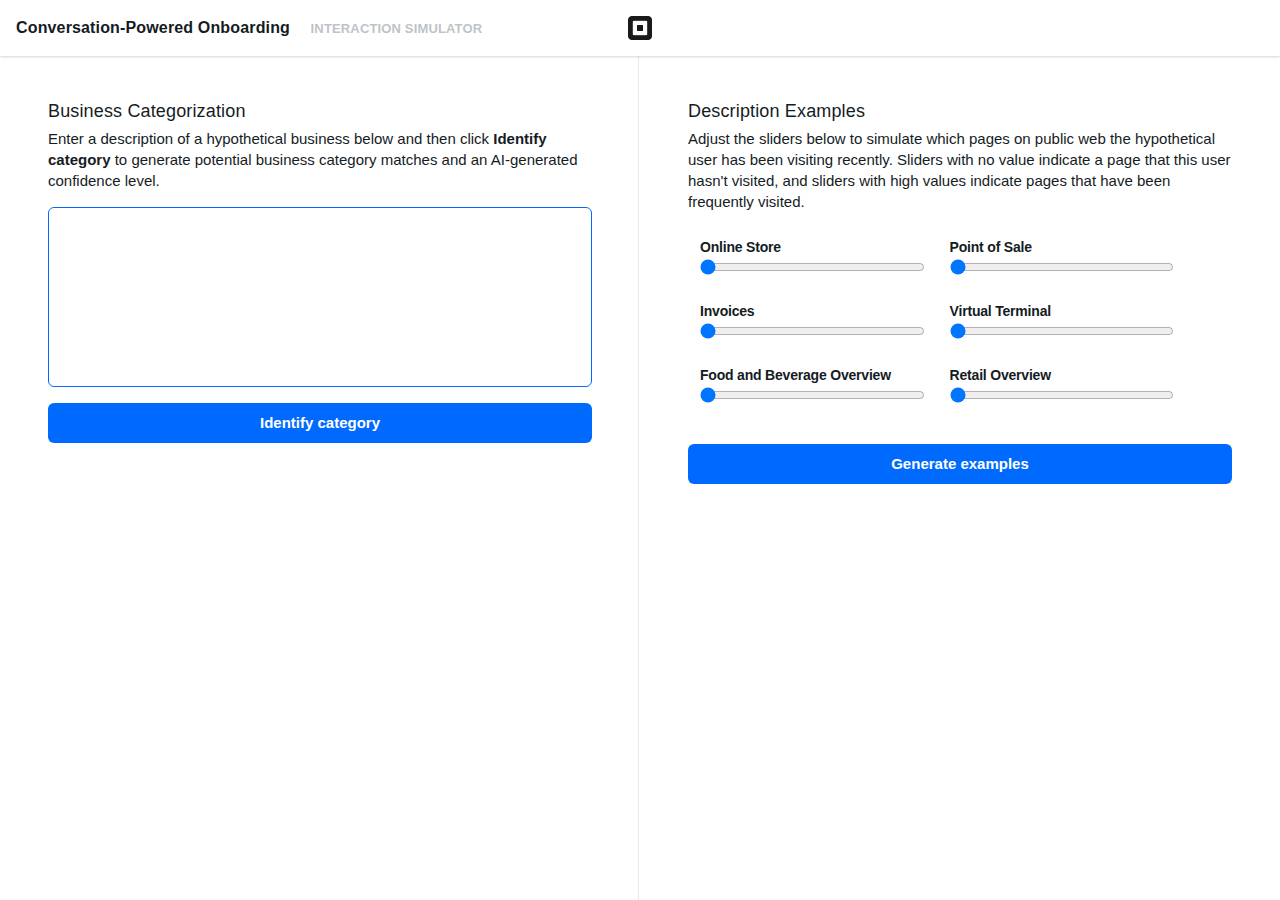
==== eon/index.html @ 124e0ff2 "eon ai" ====
<html>
<head>
    <meta http-equiv="Content-Type" content="text/html; charset=utf-8" />
    <meta name="description" content="EON AI Tools" />
    <meta name="author" content="Mike Rundle" />
    <meta name="viewport" content="width=device-width, initial-scale=1.0">

    <link rel="stylesheet" type="text/css" href="css/ai.css" />
    <script type="text/javascript">



    </script>
    <script src="common.js"></script>
    <script src="ai.js"></script>
</head>
<body>
    <header>
        <h1>Conversation-Powered Onboarding <span>Interaction Simulator</span></h1>
    </header>
    <section class="mcc">
        <h2>
            Business Categorization
        </h2>
        <p class="explanation">
            Enter a description of a hypothetical business below and then click <strong>Identify category</strong>
            to generate potential business category matches and an AI-generated confidence level.
        </p>
        <textarea id="description"></textarea>
        <div class="buttons">
            <button class="identify-category">Identify category</button>
        </div>
        <div class="segmented" style="display: none;">
            <a href="#" class="extended selected">Extended</a>
            <a href="#" class="limited">Limited</a>
        </div>

        <div style="display: none;" id="spinner"><img src="css/images/Circles-menu-3.gif" /></div>

        <div class="mcc-limited-output" style="display: none;">
            <ul>
                <li>
                    <h5>Health Care</h5>
                    <code>OTHER</code>
                    <p class="rationale">
                        The business owner provided lorem ipsum dolor sit amet.
                    </p>
                    <h6 class="confidence">90%</h6>
                </li>
                <li>
                    <h5>Professional Services</h5>
                    <code>OTHER</code>
                    <p class="rationale">
                        The business owner provides lorem ipsum dolor sit amet.
                    </p>
                    <h6 class="confidence">75%</h6>
                </li>
            </ul>
        </div>
        <div class="mcc-output" style="display: none;">
            <ul>
                <li>
                    <h5>Medical Services and Health Practitioners</h5>
                    <code>MCC 8099</code>
                    <p class="rationale">
                        The business owner is a licensed physical therapist providing services to clients.
                        This falls under health practitioners providing medical services.
                    </p>
                    <h6 class="confidence">Confidence: <span>90%</span></h6>
                </li>
                <li>
                    <h5>Other Personal Services</h5>
                    <code>MCC 7299</code>
                    <p class="rationale">
                        The business owner provides lorem ipsum dolor sit amet.
                    </p>
                    <h6 class="confidence">Confidence: <span>75%</span></h6>
                </li>
            </ul>
        </div>
    </section>
    <section class="pw">
        <h2>
            Description Examples
        </h2>
        <p class="explanation">
            Adjust the sliders below to simulate which pages on public web the hypothetical user has been
            visiting recently. Sliders with no value indicate a page that this user hasn't visited, and sliders
            with high values indicate pages that have been frequently visited.
        </p>
        <form id="sliders" class="clearfix">
            <div class="slider-container">
                <label for="online-store">Online Store</label>
                <input name="online-store" type="range" min="0" max="100" value="0" class="slider" id="online-store" />
            </div>
            <div class="slider-container">
                <label for="point-of-sale">Point of Sale</label>
                <input name="point-of-sale" type="range" min="0" max="100" value="0" class="slider" id="point-of-sale" />
            </div>
            <div class="slider-container">
                <label for="invoices">Invoices</label>
                <input name="invoices" type="range" min="0" max="100" value="0" class="slider" id="invoices" />
            </div>
            <div class="slider-container">
                <label for="virtual-terminal">Virtual Terminal</label>
                <input name="virtual-terminal" type="range" min="0" max="100" value="0" class="slider" id="virtual-terminal" />
            </div>
            <div class="slider-container">
                <label for="food-and-bev">Food and Beverage Overview</label>
                <input name="food-and-bev" type="range" min="0" max="100" value="0" class="slider" id="food-and-bev" />
            </div>
            <div class="slider-container">
                <label for="retail">Retail Overview</label>
                <input name="retail" type="range" min="0" max="100" value="0" class="slider" id="retail" />
            </div>
        </form>
        <div class="buttons">
            <button class="generate-descriptions">Generate examples</button>
        </div>
        <div style="display: none;" id="spinner2"><img src="css/images/Circles-menu-3.gif" /></div>
        <div class="pw-output" style="display: none;">
            <ul>
                <li>
                    <p class="pw-example">
                        I'm starting a new fitness studio and need a reliable and easy-to-use payment solution. I want to use
                        Square to accept payments at my location and also send invoices for our special fitness programs.
                    </p>
                </li>
                <li>
                    <p class="pw-example">
                        I'm starting a new fitness studio and need a reliable and easy-to-use payment solution. I want to use
                        Square to accept payments at my location and also send invoices for our special fitness programs.
                    </p>
                </li>
            </ul>
        </div>
    </section>
</body>
</html>
---- eon/css/ai.css ----
/**
 * EON AI Tools - CSS
 */

:root{--square-sans-text:"Square Sans Text VF","Square Sans Text",helvetica,arial,sans-serif;--square-sans-display:"Square Sans Display VF","Square Sans Display",helvetica,arial,sans-serif}@font-face{font-family:"Square Sans Text";src:url("https://square-fonts-production-f.squarecdn.com/square-text/SquareSansText-Regular.woff2") format("woff2"),url("https://square-fonts-production-f.squarecdn.com/square-text/SquareSansText-Regular.woff") format("woff"),url("https://square-fonts-production-f.squarecdn.com/square-text/SquareSansText-Regular.ttf") format("truetype");font-weight:400;font-style:normal;font-display:auto}@font-face{font-family:"Square Sans Text";src:url("https://square-fonts-production-f.squarecdn.com/square-text/SquareSansText-Italic.woff2") format("woff2"),url("https://square-fonts-production-f.squarecdn.com/square-text/SquareSansText-Italic.woff") format("woff"),url("https://square-fonts-production-f.squarecdn.com/square-text/SquareSansText-Italic.ttf") format("truetype");font-weight:400;font-style:italic;font-display:auto}@font-face{font-family:"Square Sans Text";src:url("https://square-fonts-production-f.squarecdn.com/square-text/SquareSansText-Medium.woff2") format("woff2"),url("https://square-fonts-production-f.squarecdn.com/square-text/SquareSansText-Medium.woff") format("woff"),url("https://square-fonts-production-f.squarecdn.com/square-text/SquareSansText-Medium.ttf") format("truetype");font-weight:500;font-style:normal;font-display:auto}@font-face{font-family:"Square Sans Text";src:url("https://square-fonts-production-f.squarecdn.com/square-text/SquareSansText-MediumItalic.woff2") format("woff2"),url("https://square-fonts-production-f.squarecdn.com/square-text/SquareSansText-MediumItalic.woff") format("woff"),url("https://square-fonts-production-f.squarecdn.com/square-text/SquareSansText-MediumItalic.ttf") format("truetype");font-weight:500;font-style:italic;font-display:auto}@font-face{font-family:"Square Sans Text";src:url("https://square-fonts-production-f.squarecdn.com/square-text/SquareSansText-SemiBold.woff2") format("woff2"),url("https://square-fonts-production-f.squarecdn.com/square-text/SquareSansText-SemiBold.woff") format("woff"),url("https://square-fonts-production-f.squarecdn.com/square-text/SquareSansText-SemiBold.ttf") format("truetype");font-weight:600;font-style:normal;font-display:auto}@font-face{font-family:"Square Sans Text";src:url("https://square-fonts-production-f.squarecdn.com/square-text/SquareSansText-SemiBoldItalic.woff2") format("woff2"),url("https://square-fonts-production-f.squarecdn.com/square-text/SquareSansText-SemiBoldItalic.woff") format("woff"),url("https://square-fonts-production-f.squarecdn.com/square-text/SquareSansText-SemiBoldItalic.ttf") format("truetype");font-weight:600;font-style:italic;font-display:auto}@font-face{font-family:"Square Sans Text";src:url("https://square-fonts-production-f.squarecdn.com/square-text/SquareSansText-Bold.woff2") format("woff2"),url("https://square-fonts-production-f.squarecdn.com/square-text/SquareSansText-Bold.woff") format("woff"),url("https://square-fonts-production-f.squarecdn.com/square-text/SquareSansText-Bold.ttf") format("truetype");font-weight:700;font-style:normal;font-display:auto}@font-face{font-family:"Square Sans Text";src:url("https://square-fonts-production-f.squarecdn.com/square-text/SquareSansText-BoldItalic.woff2") format("woff2"),url("https://square-fonts-production-f.squarecdn.com/square-text/SquareSansText-BoldItalic.woff") format("woff"),url("https://square-fonts-production-f.squarecdn.com/square-text/SquareSansText-BoldItalic.ttf") format("truetype");font-weight:700;font-style:italic;font-display:auto}@supports (font-variation-settings:normal){@font-face{font-family:"Square Sans Text VF";src:url("https://square-fonts-production-f.squarecdn.com/square-text/SquareSansText-Upright-VF.woff2") format("woff2 supports variations"),url("https://square-fonts-production-f.squarecdn.com/square-text/SquareSansText-Upright-VF.woff2") format("woff2-variations");font-weight:400 700;font-style:normal;font-display:auto}}@supports (font-variation-settings:normal){@font-face{font-family:"Square Sans Text VF";src:url("https://square-fonts-production-f.squarecdn.com/square-text/SquareSansText-Italic-VF.woff2") format("woff2 supports variations"),url("https://square-fonts-production-f.squarecdn.com/square-text/SquareSansText-Italic-VF.woff2") format("woff2-variations");font-weight:400 700;font-style:italic;font-display:auto}}@font-face{font-family:"Square Sans Display";src:url("https://square-fonts-production-f.squarecdn.com/square-display/SquareSansDisplay-Regular.woff2") format("woff2"),url("https://square-fonts-production-f.squarecdn.com/square-display/SquareSansDisplay-Regular.woff") format("woff"),url("https://square-fonts-production-f.squarecdn.com/square-display/SquareSansDisplay-Regular.ttf") format("truetype");font-weight:400;font-style:normal;font-display:auto}@font-face{font-family:"Square Sans Display";src:url("https://square-fonts-production-f.squarecdn.com/square-display/SquareSansDisplay-RegularCondensed.woff2") format("woff2"),url("https://square-fonts-production-f.squarecdn.com/square-display/SquareSansDisplay-RegularCondensed.woff") format("woff"),url("https://square-fonts-production-f.squarecdn.com/square-display/SquareSansDisplay-RegularCondensed.ttf") format("truetype");font-weight:400;font-style:normal;font-stretch:75%;font-display:auto}@font-face{font-family:"Square Sans Display";src:url("https://square-fonts-production-f.squarecdn.com/square-display/SquareSansDisplay-RegularExpanded.woff2") format("woff2"),url("https://square-fonts-production-f.squarecdn.com/square-display/SquareSansDisplay-RegularExpanded.woff") format("woff"),url("https://square-fonts-production-f.squarecdn.com/square-display/SquareSansDisplay-RegularExpanded.ttf") format("truetype");font-weight:400;font-style:normal;font-stretch:125%;font-display:auto}@font-face{font-family:"Square Sans Display";src:url("https://square-fonts-production-f.squarecdn.com/square-display/SquareSansDisplay-Medium.woff2") format("woff2"),url("https://square-fonts-production-f.squarecdn.com/square-display/SquareSansDisplay-Medium.woff") format("woff"),url("https://square-fonts-production-f.squarecdn.com/square-display/SquareSansDisplay-Medium.ttf") format("truetype");font-weight:500;font-style:normal;font-display:auto}@font-face{font-family:"Square Sans Display";src:url("https://square-fonts-production-f.squarecdn.com/square-display/SquareSansDisplay-MediumCondensed.woff2") format("woff2"),url("https://square-fonts-production-f.squarecdn.com/square-display/SquareSansDisplay-MediumCondensed.woff") format("woff"),url("https://square-fonts-production-f.squarecdn.com/square-display/SquareSansDisplay-MediumCondensed.ttf") format("truetype");font-weight:500;font-style:normal;font-stretch:75%;font-display:auto}@font-face{font-family:"Square Sans Display";src:url("https://square-fonts-production-f.squarecdn.com/square-display/SquareSansDisplay-MediumExpanded.woff2") format("woff2"),url("https://square-fonts-production-f.squarecdn.com/square-display/SquareSansDisplay-MediumExpanded.woff") format("woff"),url("https://square-fonts-production-f.squarecdn.com/square-display/SquareSansDisplay-MediumExpanded.ttf") format("truetype");font-weight:500;font-style:normal;font-stretch:125%;font-display:auto}@font-face{font-family:"Square Sans Display";src:url("https://square-fonts-production-f.squarecdn.com/square-display/SquareSansDisplay-Bold.woff2") format("woff2"),url("https://square-fonts-production-f.squarecdn.com/square-display/SquareSansDisplay-Bold.woff") format("woff"),url("https://square-fonts-production-f.squarecdn.com/square-display/SquareSansDisplay-Bold.ttf") format("truetype");font-weight:700;font-style:normal;font-display:auto}@font-face{font-family:"Square Sans Display";src:url("https://square-fonts-production-f.squarecdn.com/square-display/SquareSansDisplay-BoldCondensed.woff2") format("woff2"),url("https://square-fonts-production-f.squarecdn.com/square-display/SquareSansDisplay-BoldCondensed.woff") format("woff"),url("https://square-fonts-production-f.squarecdn.com/square-display/SquareSansDisplay-BoldCondensed.ttf") format("truetype");font-weight:700;font-style:normal;font-stretch:25%;font-display:auto}@font-face{font-family:"Square Sans Display";src:url("https://square-fonts-production-f.squarecdn.com/square-display/SquareSansDisplay-BoldExpanded.woff2") format("woff2"),url("https://square-fonts-production-f.squarecdn.com/square-display/SquareSansDisplay-BoldExpanded.woff") format("woff") url("https://square-fonts-production-f.squarecdn.com/square-display/SquareSansDisplay-BoldExpanded.ttf") format("truetype");font-weight:700;font-style:normal;font-stretch:125%;font-display:auto}@supports (font-variation-settings:normal){@font-face{font-family:"Square Sans Display VF";src:url("https://square-fonts-production-f.squarecdn.com/square-display/SquareSansDisplay-VF.woff2") format("woff2 supports variations"),url("https://square-fonts-production-f.squarecdn.com/square-display/SquareSansDisplay-VF.woff2") format("woff2-variations");font-weight:400 700;font-stretch:75% 125%;font-style:normal;font-display:auto}}

*, *:before, *:after {
	-moz-box-sizing: border-box; -webkit-box-sizing: border-box; box-sizing: border-box; }

h1, h2, h3, h4, h5, h6, form, input, ul, ol, li, img, p, fieldset { padding: 0; margin: 0; }

header, footer, section, aside, nav, article, figure { display: block; }

:root {
	--black: rgba(1,1,1,.9);
	--blue: #006AFF;

	/*font-synthesis: none;
	font-smooth: always;
	-moz-osz-font-smoothing: grayscale;
	-webkit-font-smoothing: subpixel-antialiased;*/
}

/* darkest grey 151C1F */
/* core grey 66717A */
/* core grey light 939CA3 */
/* core grey lighter D5D7D9 */
/* super light rules E8EAEC */

.clearfix:after {
	visibility: hidden;
	display: block;
	font-size: 0;
	content: "";
	clear: both;
	height: 0; }

* html .clearfix { zoom: 1; }
*:first-child+html .clearfix { zoom: 1; }

html, body {
	background: #fff;
	padding: 0;
	margin: 0;
	font: 400 14px/1.5em var(--square-sans-text);
	color: #151C1F; }

		.buttons {
			display: block;
			margin-bottom: 36px;
			height: 40px;
			position: relative; }

			.buttons button {
				order:none;
				background-image:none;
				background-color:transparent;
				-webkit-box-shadow: none;
				-moz-box-shadow: none;
				box-shadow: none;
				outline: none;
				/* overrides */

				display: block;
				-webkit-font-smoothing: antialiased;
				border: none;
				height: 40px;
				font-family: inherit;
				font-weight: 600;
				padding: 0 12px;
				margin: 0;
				border-radius: 6px;
				font-size: 15px;
				line-height: 40px;
				transition: all 150ms ease-in-out;
				text-align: center;
				width: 100%;
				color: #fff;
				background: #006AFF; }

				.buttons button:hover {
					cursor: hand;
					background: #005FE5; }

		section ul {
			padding: 0;
			margin: 0;
			list-style: none; }

			section ul li {
				padding: 0;
				margin: 0;
				border-left: 3px solid #8716D9;
				padding-left: 24px; }

				section ul li h5 {
					font-family: var(--square-sans-display);
					font-weight: 300;
					font-size: 18px;
					line-height: 1em;
					letter-spacing: 0.15px;
					cursor: hand;
					margin-bottom: 8px;
					padding: 0;
					margin: 0 0 6px 0; }

				section ul li code {
					color: rgba(0,0,0,0.6);
					font-size: 16px; }

				section ul li p.rationale {
					padding-bottom: 0;
					margin-bottom: 6px; }

				section ul li h6 {
					font-family: var(--square-sans-display);
					font-weight: 300;
					font-size: 14px;
					line-height: 1em;
					letter-spacing: 0.15px;
					color: rgba(0,0,0,.4);
					padding: 0;
					margin: 0 0 24px 0; }

				section ul li.dropdown {
					background: transparent url(images/caret@2x.png) 96% center no-repeat;
					background-size: 16px 16px; }

				section ul li select {
					border:none;
					background-image:none;
					background-color:transparent;
					-webkit-box-shadow: none;
					-moz-box-shadow: none;
					box-shadow: none;
					outline: none;
					-webkit-appearance: none;
					-moz-appearance: none;
					text-indent: 1px;
					text-overflow: '';

					/* overrides */
					-webkit-font-smoothing: antialiased;
					width: 100%;
					font-weight: 400;
					font-family: inherit;
					font-size: 16px;
					padding: 9px 0 3px 0; }

				section ul li textarea {
					border:none;
					background-image:none;
					background-color:transparent;
					-webkit-box-shadow: none;
					-moz-box-shadow: none;
					box-shadow: none;
					outline: none;

					/* overrides */
					margin-left: -2px;
					text-indent: 0;
					height: 70px;
					font-weight: 400;
					font-family: inherit;
					font-size: 16px;
					width: 100%;
					line-height: 24px;
					-webkit-font-smoothing: antialiased;
					overflow: hidden;
					resize: none; }

				section ul li input[type="text"] {
					border:none;
					background-image:none;
					background-color:transparent;
					-webkit-box-shadow: none;
					-moz-box-shadow: none;
					box-shadow: none;
					outline: none;

					/* overrides */
					-webkit-font-smoothing: antialiased;
					padding: 5px 0 2px 0;
					font-weight: 400;
					font-size: 16px;
					width: 100%;
					margin-bottom: -5px;
					line-height: 24px; }

				section ul li label {
					display: block;
					background: transparent;
					-webkit-font-smoothing: antialiased;
					font-size: 14px;
					letter-spacing: -0.2px;
					font-weight: 600;
					font-size: 14px;
					line-height: 14px;
					padding: 0;
					margin: 0 0 0 0; }

		section h3 {
			position: absolute;
			top: 28px;
			right: 0;
			text-align: right;
			padding: 0;
			margin: 0;
			font-family: var(--square-sans-text);
			font-weight: normal;
			font-size: 14px;
			line-height: 1em;
			color: var(--black);
			opacity: .5; }


		section h2 {
			font-family: var(--square-sans-display);
			font-weight: 500;
			font-size: 18px;
			line-height: 1em;
			letter-spacing: 0.15px;
			cursor: hand;
			margin-bottom: 8px; }

			section h2 img {
				transition: all 200ms ease-in-out;
				position: relative;
				top: 2px;
				left: 2px;
				opacity: .25; }

				section h2 img.closed {
					transform: rotate(180deg); }

				section h2:hover img {
					opacity: 1; }

			section h2 + p {
				margin-top: -6px; }

		section p {
			-webkit-font-smoothing: antialiased;
			font-weight: 400;
			font-size: 14px;
			line-height: 22px;
			padding: 0 0 11px 0;
			margin: 0; }

			section p.closed {
				display: none; }

	p.explanation {
		font-size: 15px;
		line-height: 21px;
		padding: 0;
		margin: 0 0 16px 0; }

		p.explanation strong {
			font-family: var(--square-sans-display);
			font-weight: bold; }

#sliders {
	padding: 12px; }

	#sliders .slider-container {
		float: left;
		display: block;
		height: 64px;
		width: 48%; }

	#sliders .left {
		width: 48%;
		height: 48px; }

	#sliders .right {
		display: block;
		position: absolute;
		left: 51%;
		height: 48px; }

		#sliders label {
			display: block;
			background: transparent;
			-webkit-font-smoothing: antialiased;
			font-size: 14px;
			letter-spacing: -0.2px;
			font-weight: 600;
			font-size: 14px;
			line-height: 14px;
			padding: 0;
			margin: 0 0 5px 0; }

		#sliders input.slider {
			width: 90%; }




#spinner, #spinner2 {
	text-align: center; }

	#spinner img, #spinner2 img {
		opacity: .5;
		width: 32px;
		height: 32px; }

.segmented {
	display: block;
	height: 48px;
	margin-bottom: 36px;
	border-radius: 6px;
	background: rgba(0,0,0,0.05);
	position: relative; }

	.segmented a {
		background: transparent;
		display: block;
		color: rgba(0,0,0,0.9);
		text-decoration: none;
		position: absolute;
		text-align: center;
		top: 4px;
		left: 4px;
		width: 49%;
		bottom: 4px;
		font-style: normal;
		font-weight: 600;
		font-size: 16px;
		line-height: 40px;
		border-radius: 4px; }

		.segmented a.limited {
			right: 4px;
			left: auto; }

		.segmented a.selected {
			background: #fff;
			box-shadow: 0px 1px 2px rgba(0, 0, 0, 0.1), 0px 0px 4px rgba(0, 0, 0, 0.1); }

section {
	position: absolute;
	top: 56px;
	padding: 24px;
	padding-top: 46px;
	background: #fff; }

section.mcc {
	border-right: 1px solid #E8EAEC;
	left: 24px;
	bottom: 0;
	padding-right: 46px;
	width: calc(50vw - 25px); }

section.pw {
	padding-left: 0;
	right: 24px;
	bottom: 0;
	width: calc(50vw - 72px); }

#description {
	border:none;
	background-image:none;
	background-color:transparent;
	-webkit-box-shadow: none;
	-moz-box-shadow: none;
	box-shadow: none;
	outline: none;

	/* overrides */
	text-indent: 0;
	height: 70px;
	font-weight: 400;
	font-family: inherit;
	font-size: 16px;
	width: 100%;
	line-height: 24px;
	-webkit-font-smoothing: antialiased;
	overflow: hidden;
	resize: none;
	margin-bottom: 16px;
	padding: 16px;
	height: 180px;
	border-radius: 6px;
	border: 1px solid rgba(0, 0, 0, 0.15); }

	#description:hover {
		border-color: rgba(0,0,0,0.3); }

	#description:focus {
		border-color: var(--blue); }

header {
	z-index: 1000;
	display: block;
	position: absolute;
	top: 0;
	left: 0;
	right: 0;
	height: 56px;
	background: #fff url(images/header-bg@2x.png) center center no-repeat no-repeat;
	background-size: 390px 56px;
	box-shadow: 0px 0px 4px rgba(0, 0, 0, 0.1), 0px 1px 2px rgba(0, 0, 0, 0.1); }

	header h1 {
		font-family: var(--square-sans-display);
		-webkit-font-smoothing: antialiased;
		text-indent: 16px;
		letter-spacing: 0.15px;
		padding: 0;
		margin: 0;
		height: 56px;
		font-weight: 600;
		font-size: 16px;
		line-height: 56px; }

		header h1 span {
			display: inline-block;
			text-transform: uppercase;
			opacity: .6;
			color: #939CA3;
			font-size: 13px; }





































/*
@font-face {
    font-family: "Square Market";
    font-display: block;
    src: url("fonts/sqmarket-thin.woff2") format("woff2");
    font-weight: 100
}

@font-face {
    font-family: "Square Market";
    font-display: block;
    src: url("fonts/sqmarket-thin-italic.woff2") format("woff2");
    font-weight: 100;
    font-style: italic
}

@font-face {
    font-family: "Square Market";
    font-display: block;
    src: url("fonts/sqmarket-light.woff2") format("woff2");
    font-weight: 300
}

@font-face {
    font-family: "Square Market";
    font-display: block;
    src: url("fonts/sqmarket-light-italic.woff2") format("woff2");
    font-weight: 300;
    font-style: italic
}

@font-face {
    font-family: "Square Market";
    font-display: block;
    src: url("fonts/sqmarket-regular.woff2") format("woff2");
    font-weight: 400
}

@font-face {
    font-family: "Square Market";
    font-display: block;
    src: url("fonts/sqmarket-regular-italic.woff2") format("woff2");
    font-weight: 400;
    font-style: italic
}

@font-face {
    font-family: "Square Market";
    font-display: block;
    src: url("fonts/sqmarket-medium.woff2") format("woff2");
    font-weight: 600
}

@font-face {
    font-family: "Square Market";
    font-display: block;
    src: url("fonts/sqmarket-medium-italic.woff2") format("woff2");
    font-weight: 600;
    font-style: italic
}

@font-face {
    font-family: "Square Market";
    font-display: block;
    src: url("fonts/sqmarket-bold.woff2") format("woff2");
    font-weight: 700
}

@font-face {
    font-family: "Square Market";
    font-display: block;
    src: url("fonts/sqmarket-bold-italic.woff2") format("woff2");
    font-weight: 700;
    font-style: italic
}
*/
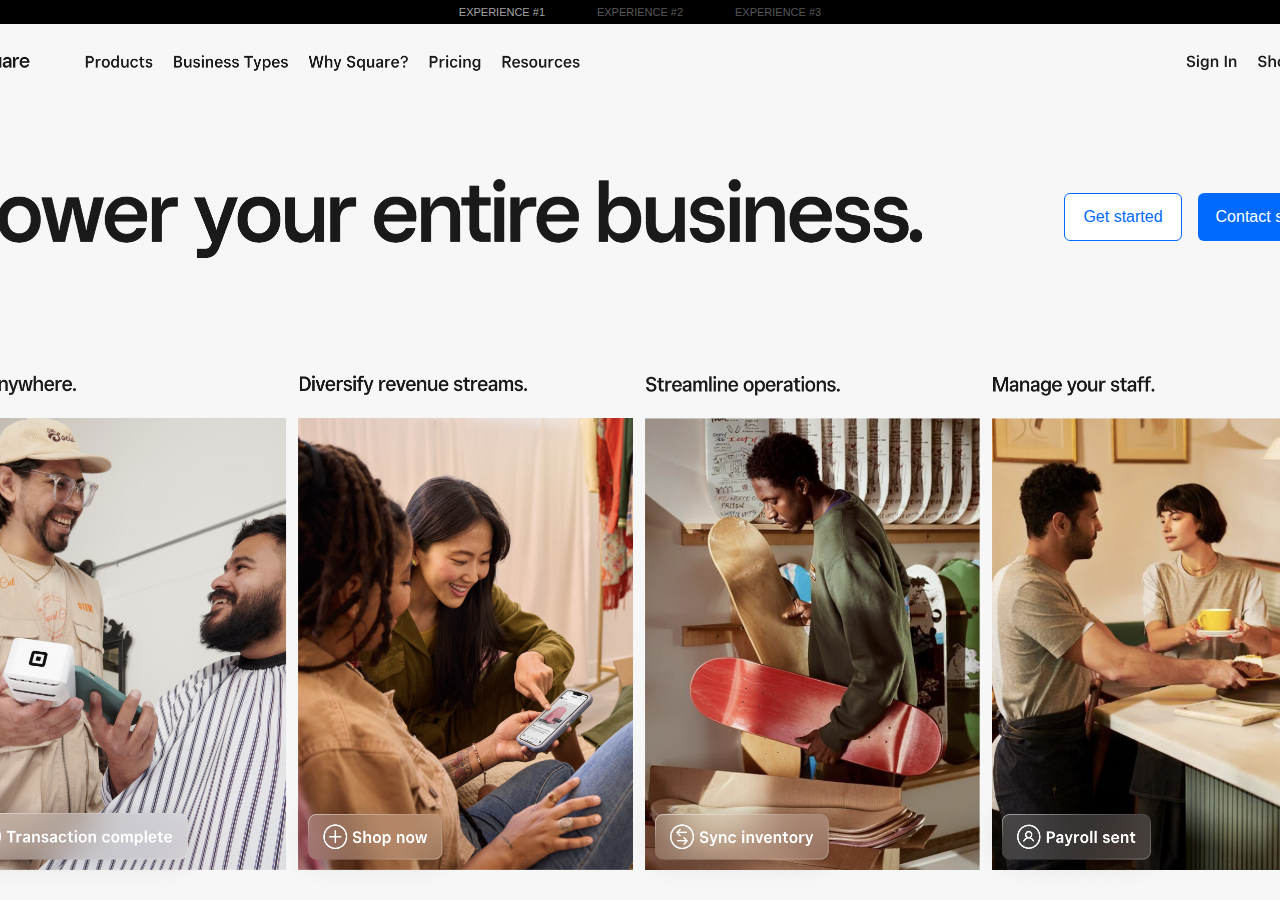
==== commit 2de51cb3: "EON prottoype" ====
--- a/eon/index.html
+++ b/eon/index.html
@@ -1,12 +1,25 @@
 <html>
 <head>
     <meta http-equiv="Content-Type" content="text/html; charset=utf-8" />
-    <meta name="description" content="EON AI Tools" />
+    <meta name="description" content="EON AI Prototype" />
     <meta name="author" content="Mike Rundle" />
     <meta name="viewport" content="width=device-width, initial-scale=1.0">
 
     <link rel="stylesheet" type="text/css" href="css/ai.css" />
     <script type="text/javascript">
+
+        /**
+         * top all black internal link navigation
+         * which prototype, which page
+         * navigateToPrototype (no context, goes to 1st page blank)
+         * navigateToPageWithContext
+         * ^ data package JSON it will be expecting
+         * hide current, show specific new DIV
+         * 
+         * */
+
+
+
 
 
 
@@ -15,126 +28,330 @@
     <script src="ai.js"></script>
 </head>
 <body>
-    <header>
-        <h1>Conversation-Powered Onboarding <span>Interaction Simulator</span></h1>
-    </header>
-    <section class="mcc">
-        <h2>
-            Business Categorization
-        </h2>
-        <p class="explanation">
-            Enter a description of a hypothetical business below and then click <strong>Identify category</strong>
-            to generate potential business category matches and an AI-generated confidence level.
-        </p>
-        <textarea id="description"></textarea>
-        <div class="buttons">
-            <button class="identify-category">Identify category</button>
-        </div>
-        <div class="segmented" style="display: none;">
-            <a href="#" class="extended selected">Extended</a>
-            <a href="#" class="limited">Limited</a>
-        </div>
-
-        <div style="display: none;" id="spinner"><img src="css/images/Circles-menu-3.gif" /></div>
-
-        <div class="mcc-limited-output" style="display: none;">
-            <ul>
-                <li>
-                    <h5>Health Care</h5>
-                    <code>OTHER</code>
-                    <p class="rationale">
-                        The business owner provided lorem ipsum dolor sit amet.
+    <div id="spinner"><img style="width: 64px; height: 64px;" src="images/loading.gif" /></div>
+    <div id="internal-nav">
+        <a href="#" class="exp-1 exp">Experience #1</a>
+        <a href="#" class="exp-2 exp">Experience #2</a>
+        <a href="#" class="exp-3 exp">Experience #3</a>
+    </div>
+
+    <div id="exp-1" class="exp-container">
+        <div id="exp-1-page-1" class="exp-page exp-public-web">
+            <!-- public web -->
+            <div class="top-right-cover"></div>
+            <div class="top-right-buttons">
+                <button class="primary">Contact sales</button>
+                <button class="secondary">Get started</button>
+            </div>
+        </div>
+        <div id="exp-1-page-2" class="exp-page">
+            <!-- tell us about your business, free-form -->
+            <div class="top-bar">
+                <h1>Square</h1>
+            </div>
+            <div class="centered-content-container">
+                <button class="next">Next</button>
+                <button class="back">Back</button>
+                <div class="content">
+                    <h4>Let's get started</h4>
+                    <h2>Tell us about your business</h2>
+                    <h3>Every business is unique. We want to hear about yours.</h3>
+                    <ul class="fields">
+                        <li>
+                            <label>Describe your business</label>
+                            <textarea class="ai-input" data-match="ai-input" placeholder='Example: "Ribeye Palace is a popular local family-owned BBQ restaurant outside Tulsa, OK and I am Daz Jefferson the owner and operator. We don’t accept online orders and I’d like Square to handle this for me."'></textarea>
+                        </li>
+                    </ul>
+                    <p class="ai-explain">
+                        We want to suggest the right Square products for you, so please provide as much detail as you can.<br />You can use <strong>full sentences</strong> and <strong>natural language</strong> to describe your business.
                     </p>
-                    <h6 class="confidence">90%</h6>
-                </li>
-                <li>
-                    <h5>Professional Services</h5>
-                    <code>OTHER</code>
-                    <p class="rationale">
-                        The business owner provides lorem ipsum dolor sit amet.
+                </div>
+            </div>
+            <div class="full-width-examples"></div>
+        </div>
+        <div id="exp-1-page-3" class="exp-page">
+            <!-- here's what we know, plus more fields -->
+            <div class="top-bar">
+                <h1>Square</h1>
+            </div>
+            <div class="centered-content-container">
+                <button class="next">Next</button>
+                <button class="back">Back</button>
+                <div class="content">
+                    <h4>Understanding your business</h4>
+                    <h2>Here's what we know so far</h2>
+                    <h3>Update any information that isn't correct.</h3>
+                    <ul class="fields">
+                        <li>
+                            <label>Business name</label>
+                            <input type="text" data-match="business-name" />
+                        </li>
+                        <li class="sub-text">
+                            Your business name is how we'll identify you on emails, receipts, and messages to customers.
+                        </li>
+                        <li>
+                            <label>Business category</label>
+                            <input type="text" data-match="category" />
+                        </li>
+                        <li class="sub-text">
+                            Make sure your category reflects the type of business you conduct.
+                        </li>
+                        <li class="dropdown">
+                            <label>Estimated annual revenue</label>
+                            <select data-match="annual-revenue">    
+                                <option selected="selected">Select...</option>
+                                <option>Under $50K</option>
+                                <option>$50K&ndash;100K</option>
+                                <option>$100K&ndash;250K</option>
+                                <option>Over $250K</option>
+                                <option>Not sure yet</option>
+                            </select>
+                        </li>
+                        <li class="checkbox">
+                            <label>
+                                <input type="checkbox">
+                                <span>I have a mobile business without a permanent physical location</span>
+                            </label>
+                        </li>
+                        <li>
+                            <label>Business address</label>
+                            <input type="text" data-match="address" />
+                        </li>
+                        <li>
+                            <label>Apt, suite, etc. (optional)</label>
+                            <input type="text" data-match="address-2" />
+                        </li>
+                        <li>
+                            <label>City</label>
+                            <input type="text" data-match="city" />
+                        </li>
+                        <li class="half" style="width: calc(50% - 16px); margin-right: 16px;">
+                            <label>State</label>
+                            <input type="text" data-match="state" />
+                        </li>
+                        <li class="half">
+                            <label>ZIP</label>
+                            <input type="text" data-match="zip" />
+                        </li>
+                    </ul>
+                </div>
+            </div>
+
+        </div>
+        <div id="exp-1-page-4" class="exp-page">
+            <!-- tell us how square can help, free-form -->
+            <div class="top-bar">
+                <h1>Square</h1>
+            </div>
+            <div class="centered-content-container">
+                <button class="next">Next</button>
+                <button class="back">Back</button>
+                <div class="content">
+                    <h4>Let's get started</h4>
+                    <h2>How can Square help you?</h2>
+                    <h3>We can help your business thrive. Describe what services and features you are interested in.</h3>
+                    <ul class="fields">
+                        <li>
+                            <label>How can we help?</label>
+                            <textarea class="ai-input" data-match="ai-input-services" placeholder='Example: "We currently don’t accept online orders and would like Square to help us provide that feature to our customers. Would like to learn more about loyalty programs as well."'></textarea>
+                        </li>
+                    </ul>
+                    <p class="ai-explain">
+                        We want to suggest the right Square products for you, so please provide as much detail as you can.<br />You can use <strong>full sentences</strong> and <strong>natural language</strong> to describe how Square can help you.
                     </p>
-                    <h6 class="confidence">75%</h6>
-                </li>
-            </ul>
-        </div>
-        <div class="mcc-output" style="display: none;">
-            <ul>
-                <li>
-                    <h5>Medical Services and Health Practitioners</h5>
-                    <code>MCC 8099</code>
-                    <p class="rationale">
-                        The business owner is a licensed physical therapist providing services to clients.
-                        This falls under health practitioners providing medical services.
+                </div>
+            </div>
+            <div class="full-width-examples-square"></div>
+        </div>
+        <div id="exp-1-page-5" class="exp-page">
+            <!-- final payoff, here's what will work for BBQ restaurants -->
+            <div class="top-bar">
+                <h1>Square</h1>
+            </div>
+            <div class="centered-content-container">
+                <button class="next">Done</button>
+                <button class="back">Back</button>
+                <div class="content">
+                    <h4>Payment software</h4>
+                    <h2>Here is the recommended payment software for your business</h2>
+                    <h3>We'll match you to the perfect payment product for your business.</h3>
+                    <img class="product-list" src="images/products.jpg" />
+                </div>
+            </div>
+        </div>
+    </div>
+
+    <div id="exp-2" class="exp-container">
+        <div id="exp-2-page-1" class="exp-page exp-public-web">
+            <!-- public web -->
+            <div class="top-right-cover"></div>
+            <div class="top-right-buttons">
+                <button class="primary">Contact sales</button>
+                <button class="secondary">Get started</button>
+            </div>
+        </div>
+        <div id="exp-2-page-2" class="exp-page">
+            <!-- tell us about your business, mad libs side to side -->
+            <div class="top-bar">
+                <h1>Square</h1>
+            </div>
+            <div class="centered-content-container">
+                <button class="next">Next</button>
+                <button class="back">Back</button>
+                <div class="content">
+                    <h4>Let's get started</h4>
+                    <h2>Tell us about your business</h2>
+                    <h3>Every business is unique. We want to hear about yours.</h3>
+                    <div class="madlibs-about-fields">
+                        <input type="text" class="madlib-name" data-match="madlib-name" />
+                        <input type="text" class="madlib-type" data-match="madlib-type" />
+                        <input type="text" class="madlib-location" data-match="madlib-location" />
+                        <input type="text" class="madlib-love" data-match="madlib-love" />
+                    </div>
+                    <p class="ai-explain">
+                        We want to suggest the right Square products for you, so please provide as much detail as you can.<br />You can use <strong>full sentences</strong> and <strong>natural language</strong> to describe your business.
                     </p>
-                    <h6 class="confidence">Confidence: <span>90%</span></h6>
-                </li>
-                <li>
-                    <h5>Other Personal Services</h5>
-                    <code>MCC 7299</code>
-                    <p class="rationale">
-                        The business owner provides lorem ipsum dolor sit amet.
+                </div>
+            </div>
+        </div>
+        <div id="exp-2-page-3" class="exp-page">
+            <!-- here's what we know, plus more fields -->
+            <div class="top-bar">
+                <h1>Square</h1>
+            </div>
+            <div class="centered-content-container">
+                <button class="next">Next</button>
+                <button class="back">Back</button>
+                <div class="content">
+                    <h4>Understanding your business</h4>
+                    <h2>Here's what we know so far</h2>
+                    <h3>Update any information that isn't correct.</h3>
+                    <ul class="fields">
+                        <li>
+                            <label>Business name</label>
+                            <input type="text" data-match="business-name" />
+                        </li>
+                        <li class="sub-text">
+                            Your business name is how we'll identify you on emails, receipts, and messages to customers.
+                        </li>
+                        <li>
+                            <label>Business category</label>
+                            <input type="text" data-match="category" />
+                        </li>
+                        <li class="sub-text">
+                            Make sure your category reflects the type of business you conduct.
+                        </li>
+                        <li class="dropdown">
+                            <label>Estimated annual revenue</label>
+                            <select data-match="annual-revenue">    
+                                <option selected="selected">Select...</option>
+                                <option>Under $50K</option>
+                                <option>$50K&ndash;100K</option>
+                                <option>$100K&ndash;250K</option>
+                                <option>Over $250K</option>
+                                <option>Not sure yet</option>
+                            </select>
+                        </li>
+                        <li class="checkbox">
+                            <label>
+                                <input type="checkbox">
+                                <span>I have a mobile business without a permanent physical location</span>
+                            </label>
+                        </li>
+                        <li>
+                            <label>Business address</label>
+                            <input type="text" data-match="address" />
+                        </li>
+                        <li>
+                            <label>Apt, suite, etc. (optional)</label>
+                            <input type="text" data-match="address-2" />
+                        </li>
+                        <li>
+                            <label>City</label>
+                            <input type="text" data-match="city" />
+                        </li>
+                        <li class="half" style="width: calc(50% - 16px); margin-right: 16px;">
+                            <label>State</label>
+                            <input type="text" data-match="state" />
+                        </li>
+                        <li class="half">
+                            <label>ZIP</label>
+                            <input type="text" data-match="zip" />
+                        </li>
+                    </ul>
+                </div>
+            </div>
+        </div>
+        <div id="exp-2-page-4" class="exp-page">
+            <!-- tell us how square can help, mad libs side to side -->
+            <div class="top-bar">
+                <h1>Square</h1>
+            </div>
+            <div class="centered-content-container">
+                <button class="next">Next</button>
+                <button class="back">Back</button>
+                <div class="content">
+                    <h4>Let's get started</h4>
+                    <h2>How can Square help you?</h2>
+                    <h3>We can help your business thrive. Describe what services and features you are interested in.</h3>
+                    <div class="madlibs-how-fields">
+                        <input type="text" class="madlib-help" data-match="madlib-help" />
+                        <input type="text" class="madlib-payments" data-match="madlib-payments" />
+                        <input type="text" class="madlib-also" data-match="madlib-also" />
+                        <input type="text" class="madlib-else" data-match="madlib-else" />
+                    </div>
+                    <p class="ai-explain">
+                        We want to suggest the right Square products for you, so please provide as much detail as you can.<br />You can use <strong>full sentences</strong> and <strong>natural language</strong> to describe how Square can help you.
                     </p>
-                    <h6 class="confidence">Confidence: <span>75%</span></h6>
-                </li>
-            </ul>
-        </div>
-    </section>
-    <section class="pw">
-        <h2>
-            Description Examples
-        </h2>
-        <p class="explanation">
-            Adjust the sliders below to simulate which pages on public web the hypothetical user has been
-            visiting recently. Sliders with no value indicate a page that this user hasn't visited, and sliders
-            with high values indicate pages that have been frequently visited.
-        </p>
-        <form id="sliders" class="clearfix">
-            <div class="slider-container">
-                <label for="online-store">Online Store</label>
-                <input name="online-store" type="range" min="0" max="100" value="0" class="slider" id="online-store" />
-            </div>
-            <div class="slider-container">
-                <label for="point-of-sale">Point of Sale</label>
-                <input name="point-of-sale" type="range" min="0" max="100" value="0" class="slider" id="point-of-sale" />
-            </div>
-            <div class="slider-container">
-                <label for="invoices">Invoices</label>
-                <input name="invoices" type="range" min="0" max="100" value="0" class="slider" id="invoices" />
-            </div>
-            <div class="slider-container">
-                <label for="virtual-terminal">Virtual Terminal</label>
-                <input name="virtual-terminal" type="range" min="0" max="100" value="0" class="slider" id="virtual-terminal" />
-            </div>
-            <div class="slider-container">
-                <label for="food-and-bev">Food and Beverage Overview</label>
-                <input name="food-and-bev" type="range" min="0" max="100" value="0" class="slider" id="food-and-bev" />
-            </div>
-            <div class="slider-container">
-                <label for="retail">Retail Overview</label>
-                <input name="retail" type="range" min="0" max="100" value="0" class="slider" id="retail" />
-            </div>
-        </form>
-        <div class="buttons">
-            <button class="generate-descriptions">Generate examples</button>
-        </div>
-        <div style="display: none;" id="spinner2"><img src="css/images/Circles-menu-3.gif" /></div>
-        <div class="pw-output" style="display: none;">
-            <ul>
-                <li>
-                    <p class="pw-example">
-                        I'm starting a new fitness studio and need a reliable and easy-to-use payment solution. I want to use
-                        Square to accept payments at my location and also send invoices for our special fitness programs.
-                    </p>
-                </li>
-                <li>
-                    <p class="pw-example">
-                        I'm starting a new fitness studio and need a reliable and easy-to-use payment solution. I want to use
-                        Square to accept payments at my location and also send invoices for our special fitness programs.
-                    </p>
-                </li>
-            </ul>
-        </div>
-    </section>
+                </div>
+            </div>
+            <div class="full-width-examples-square"></div>
+        </div>
+        <div id="exp-2-page-5" class="exp-page">
+            <!-- final payoff, here's what will work for BBQ restaurants -->
+            <div class="top-bar">
+                <h1>Square</h1>
+            </div>
+            <div class="centered-content-container">
+                <button class="next">Done</button>
+                <button class="back">Back</button>
+                <div class="content">
+                    <h4>Payment software</h4>
+                    <h2>Here is the recommended payment software for your business</h2>
+                    <h3>We'll match you to the perfect payment product for your business.</h3>
+                    <img class="product-list" src="images/products.jpg" />
+                </div>
+            </div>
+        </div>
+    </div>
+
+    <div id="exp-3" class="exp-container">
+        <div id="exp-3-page-1" class="exp-page exp-public-web">
+            <!-- public web -->
+            exp 3 public web
+        </div>
+        <div id="exp-3-page-2" class="exp-page">
+            <!-- CURRENT tell us about your business -->
+            <br /><br />exp 3 current tell us
+        </div>
+        <div id="exp-2-page-3" class="exp-page">
+            <!-- CURRENT how can square help you row selection -->
+            <br /><br />exp 3 how can square help
+        </div>
+        <div id="exp-2-page-4" class="exp-page">
+            <!-- CURRENT how would you like to take payments -->
+            <br /><br />exp 3 how would you like to take payments
+        </div>
+        <div id="exp-2-page-5" class="exp-page">
+            <!-- CURRENT All vs Recommended cards MPO experience -->
+            <br /><br />exp 3 MPO product select
+        </div>
+        <div id="exp-2-page-6" class="exp-page">
+            <!-- you're all set to use Square, goodbye -->
+            <br /><br />exp 3 final payoff
+        </div>
+    </div>
+
 </body>
 </html>
 
--- a/eon/css/ai.css
+++ b/eon/css/ai.css
@@ -1,5 +1,5 @@
 /**
- * EON AI Tools - CSS
+ * EON AI Prototype CSS
  */
 
 :root{--square-sans-text:"Square Sans Text VF","Square Sans Text",helvetica,arial,sans-serif;--square-sans-display:"Square Sans Display VF","Square Sans Display",helvetica,arial,sans-serif}@font-face{font-family:"Square Sans Text";src:url("https://square-fonts-production-f.squarecdn.com/square-text/SquareSansText-Regular.woff2") format("woff2"),url("https://square-fonts-production-f.squarecdn.com/square-text/SquareSansText-Regular.woff") format("woff"),url("https://square-fonts-production-f.squarecdn.com/square-text/SquareSansText-Regular.ttf") format("truetype");font-weight:400;font-style:normal;font-display:auto}@font-face{font-family:"Square Sans Text";src:url("https://square-fonts-production-f.squarecdn.com/square-text/SquareSansText-Italic.woff2") format("woff2"),url("https://square-fonts-production-f.squarecdn.com/square-text/SquareSansText-Italic.woff") format("woff"),url("https://square-fonts-production-f.squarecdn.com/square-text/SquareSansText-Italic.ttf") format("truetype");font-weight:400;font-style:italic;font-display:auto}@font-face{font-family:"Square Sans Text";src:url("https://square-fonts-production-f.squarecdn.com/square-text/SquareSansText-Medium.woff2") format("woff2"),url("https://square-fonts-production-f.squarecdn.com/square-text/SquareSansText-Medium.woff") format("woff"),url("https://square-fonts-production-f.squarecdn.com/square-text/SquareSansText-Medium.ttf") format("truetype");font-weight:500;font-style:normal;font-display:auto}@font-face{font-family:"Square Sans Text";src:url("https://square-fonts-production-f.squarecdn.com/square-text/SquareSansText-MediumItalic.woff2") format("woff2"),url("https://square-fonts-production-f.squarecdn.com/square-text/SquareSansText-MediumItalic.woff") format("woff"),url("https://square-fonts-production-f.squarecdn.com/square-text/SquareSansText-MediumItalic.ttf") format("truetype");font-weight:500;font-style:italic;font-display:auto}@font-face{font-family:"Square Sans Text";src:url("https://square-fonts-production-f.squarecdn.com/square-text/SquareSansText-SemiBold.woff2") format("woff2"),url("https://square-fonts-production-f.squarecdn.com/square-text/SquareSansText-SemiBold.woff") format("woff"),url("https://square-fonts-production-f.squarecdn.com/square-text/SquareSansText-SemiBold.ttf") format("truetype");font-weight:600;font-style:normal;font-display:auto}@font-face{font-family:"Square Sans Text";src:url("https://square-fonts-production-f.squarecdn.com/square-text/SquareSansText-SemiBoldItalic.woff2") format("woff2"),url("https://square-fonts-production-f.squarecdn.com/square-text/SquareSansText-SemiBoldItalic.woff") format("woff"),url("https://square-fonts-production-f.squarecdn.com/square-text/SquareSansText-SemiBoldItalic.ttf") format("truetype");font-weight:600;font-style:italic;font-display:auto}@font-face{font-family:"Square Sans Text";src:url("https://square-fonts-production-f.squarecdn.com/square-text/SquareSansText-Bold.woff2") format("woff2"),url("https://square-fonts-production-f.squarecdn.com/square-text/SquareSansText-Bold.woff") format("woff"),url("https://square-fonts-production-f.squarecdn.com/square-text/SquareSansText-Bold.ttf") format("truetype");font-weight:700;font-style:normal;font-display:auto}@font-face{font-family:"Square Sans Text";src:url("https://square-fonts-production-f.squarecdn.com/square-text/SquareSansText-BoldItalic.woff2") format("woff2"),url("https://square-fonts-production-f.squarecdn.com/square-text/SquareSansText-BoldItalic.woff") format("woff"),url("https://square-fonts-production-f.squarecdn.com/square-text/SquareSansText-BoldItalic.ttf") format("truetype");font-weight:700;font-style:italic;font-display:auto}@supports (font-variation-settings:normal){@font-face{font-family:"Square Sans Text VF";src:url("https://square-fonts-production-f.squarecdn.com/square-text/SquareSansText-Upright-VF.woff2") format("woff2 supports variations"),url("https://square-fonts-production-f.squarecdn.com/square-text/SquareSansText-Upright-VF.woff2") format("woff2-variations");font-weight:400 700;font-style:normal;font-display:auto}}@supports (font-variation-settings:normal){@font-face{font-family:"Square Sans Text VF";src:url("https://square-fonts-production-f.squarecdn.com/square-text/SquareSansText-Italic-VF.woff2") format("woff2 supports variations"),url("https://square-fonts-production-f.squarecdn.com/square-text/SquareSansText-Italic-VF.woff2") format("woff2-variations");font-weight:400 700;font-style:italic;font-display:auto}}@font-face{font-family:"Square Sans Display";src:url("https://square-fonts-production-f.squarecdn.com/square-display/SquareSansDisplay-Regular.woff2") format("woff2"),url("https://square-fonts-production-f.squarecdn.com/square-display/SquareSansDisplay-Regular.woff") format("woff"),url("https://square-fonts-production-f.squarecdn.com/square-display/SquareSansDisplay-Regular.ttf") format("truetype");font-weight:400;font-style:normal;font-display:auto}@font-face{font-family:"Square Sans Display";src:url("https://square-fonts-production-f.squarecdn.com/square-display/SquareSansDisplay-RegularCondensed.woff2") format("woff2"),url("https://square-fonts-production-f.squarecdn.com/square-display/SquareSansDisplay-RegularCondensed.woff") format("woff"),url("https://square-fonts-production-f.squarecdn.com/square-display/SquareSansDisplay-RegularCondensed.ttf") format("truetype");font-weight:400;font-style:normal;font-stretch:75%;font-display:auto}@font-face{font-family:"Square Sans Display";src:url("https://square-fonts-production-f.squarecdn.com/square-display/SquareSansDisplay-RegularExpanded.woff2") format("woff2"),url("https://square-fonts-production-f.squarecdn.com/square-display/SquareSansDisplay-RegularExpanded.woff") format("woff"),url("https://square-fonts-production-f.squarecdn.com/square-display/SquareSansDisplay-RegularExpanded.ttf") format("truetype");font-weight:400;font-style:normal;font-stretch:125%;font-display:auto}@font-face{font-family:"Square Sans Display";src:url("https://square-fonts-production-f.squarecdn.com/square-display/SquareSansDisplay-Medium.woff2") format("woff2"),url("https://square-fonts-production-f.squarecdn.com/square-display/SquareSansDisplay-Medium.woff") format("woff"),url("https://square-fonts-production-f.squarecdn.com/square-display/SquareSansDisplay-Medium.ttf") format("truetype");font-weight:500;font-style:normal;font-display:auto}@font-face{font-family:"Square Sans Display";src:url("https://square-fonts-production-f.squarecdn.com/square-display/SquareSansDisplay-MediumCondensed.woff2") format("woff2"),url("https://square-fonts-production-f.squarecdn.com/square-display/SquareSansDisplay-MediumCondensed.woff") format("woff"),url("https://square-fonts-production-f.squarecdn.com/square-display/SquareSansDisplay-MediumCondensed.ttf") format("truetype");font-weight:500;font-style:normal;font-stretch:75%;font-display:auto}@font-face{font-family:"Square Sans Display";src:url("https://square-fonts-production-f.squarecdn.com/square-display/SquareSansDisplay-MediumExpanded.woff2") format("woff2"),url("https://square-fonts-production-f.squarecdn.com/square-display/SquareSansDisplay-MediumExpanded.woff") format("woff"),url("https://square-fonts-production-f.squarecdn.com/square-display/SquareSansDisplay-MediumExpanded.ttf") format("truetype");font-weight:500;font-style:normal;font-stretch:125%;font-display:auto}@font-face{font-family:"Square Sans Display";src:url("https://square-fonts-production-f.squarecdn.com/square-display/SquareSansDisplay-Bold.woff2") format("woff2"),url("https://square-fonts-production-f.squarecdn.com/square-display/SquareSansDisplay-Bold.woff") format("woff"),url("https://square-fonts-production-f.squarecdn.com/square-display/SquareSansDisplay-Bold.ttf") format("truetype");font-weight:700;font-style:normal;font-display:auto}@font-face{font-family:"Square Sans Display";src:url("https://square-fonts-production-f.squarecdn.com/square-display/SquareSansDisplay-BoldCondensed.woff2") format("woff2"),url("https://square-fonts-production-f.squarecdn.com/square-display/SquareSansDisplay-BoldCondensed.woff") format("woff"),url("https://square-fonts-production-f.squarecdn.com/square-display/SquareSansDisplay-BoldCondensed.ttf") format("truetype");font-weight:700;font-style:normal;font-stretch:25%;font-display:auto}@font-face{font-family:"Square Sans Display";src:url("https://square-fonts-production-f.squarecdn.com/square-display/SquareSansDisplay-BoldExpanded.woff2") format("woff2"),url("https://square-fonts-production-f.squarecdn.com/square-display/SquareSansDisplay-BoldExpanded.woff") format("woff") url("https://square-fonts-production-f.squarecdn.com/square-display/SquareSansDisplay-BoldExpanded.ttf") format("truetype");font-weight:700;font-style:normal;font-stretch:125%;font-display:auto}@supports (font-variation-settings:normal){@font-face{font-family:"Square Sans Display VF";src:url("https://square-fonts-production-f.squarecdn.com/square-display/SquareSansDisplay-VF.woff2") format("woff2 supports variations"),url("https://square-fonts-production-f.squarecdn.com/square-display/SquareSansDisplay-VF.woff2") format("woff2-variations");font-weight:400 700;font-stretch:75% 125%;font-style:normal;font-display:auto}}
@@ -14,18 +14,14 @@
 :root {
 	--black: rgba(1,1,1,.9);
 	--blue: #006AFF;
+	--darkBlue: #005FE5;
+	--text20: rgba(1,1,1,.55);
 
 	/*font-synthesis: none;
 	font-smooth: always;
 	-moz-osz-font-smoothing: grayscale;
 	-webkit-font-smoothing: subpixel-antialiased;*/
 }
-
-/* darkest grey 151C1F */
-/* core grey 66717A */
-/* core grey light 939CA3 */
-/* core grey lighter D5D7D9 */
-/* super light rules E8EAEC */
 
 .clearfix:after {
 	visibility: hidden;
@@ -43,7 +39,457 @@
 	padding: 0;
 	margin: 0;
 	font: 400 14px/1.5em var(--square-sans-text);
-	color: #151C1F; }
+	color: var(--black); }
+
+#exp-1-page-3 {
+	padding-bottom: 100px; }
+
+#spinner {
+	z-index: 2000;
+	display: none;
+	transform: scale(1.5, 1.5);
+	width: 64px;
+	height: 64px;
+	position: absolute;
+	top: calc(50vh - 32px);
+	left: calc(50vw - 32px);
+	background: #000;
+	border-radius: 12px;
+	text-align: center; }
+
+.full-width-examples {
+	display: block;
+	margin: 48px 0 0 0;
+	padding: 0;
+	height: 536px;
+	background: #fff url(../images/free-form-examples-2.jpg) top center no-repeat;
+	background-size: 1212px 536px; }
+
+.full-width-examples-square {
+	display: block;
+	margin: 24px 0 0 0;
+	padding: 0;
+	height: 562px;
+	background: #fff url(../images/free-form-square.jpg) top center no-repeat;
+	background-size: 1254px 562px; }
+
+.centered-content-container {
+	position: relative;
+	padding-top: 80px;
+	margin: 0; }
+
+	.centered-content-container button.next, .centered-content-container button.back {
+		position: absolute;
+		cursor: hand;
+		order:none;
+		background-image:none;
+		background-color:transparent;
+		-webkit-box-shadow: none;
+		-moz-box-shadow: none;
+		box-shadow: none;
+		outline: none;
+		/* overrides */
+
+		display: block;
+		-webkit-font-smoothing: antialiased;
+		border: none;
+		height: 48px;
+		font-family: inherit;
+		font-weight: 600;
+		padding: 0 16px;
+		margin: 0;
+		border-radius: 6px;
+		font-size: 15px;
+		line-height: 40px;
+		transition: all 150ms ease-in-out;
+		text-align: center;
+		color: #fff;
+		background: var(--blue); }
+
+		.centered-content-container button.next {
+			top: 104px;
+			right: 24px; }
+
+		.centered-content-container button.back {
+			height: 48px;
+			width: 48px;
+			top: 104px;
+			left: 24px;
+			background: rgba(0,0,0,.05) url(../images/arrow-left.png) center center no-repeat;
+			background-size: 24px 24px;
+			text-indent: -9000px;
+			border: none; }
+
+		.centered-content-container button.next:hover {
+			cursor: hand;
+			background: var(--darkBlue); }
+
+	.centered-content-container .content {
+		display: block;
+		width: 688px;
+		margin: 0 auto; }
+
+		.madlibs-about-fields {
+			position: relative;
+			width: 688px;
+			height: 191px;
+			margin-bottom: 48px;
+			background: transparent url(../images/madlibs-about-your-business.png) top left no-repeat;
+			background-size: 688px 191px; }
+
+			.madlibs-about-fields input {
+				position: absolute;
+				border:none;
+				background-image:none;
+				background-color:transparent;
+				-webkit-box-shadow: none;
+				-moz-box-shadow: none;
+				box-shadow: none;
+				outline: none;
+
+				/* overrides */
+
+				-webkit-font-smoothing: antialiased;
+				padding: 3px;
+				font-weight: 400;
+				font-family: inherit;
+				font-size: 16px;
+				line-height: 24px; }
+
+				.madlibs-about-fields input.madlib-name {
+					width: 353px;
+					top: -5px;
+					left: 334px; }
+
+				.madlibs-about-fields input.madlib-type {
+					width: 478px;
+					top: 50px;
+					left: 210px; }
+
+				.madlibs-about-fields input.madlib-location {
+					width: 471px;
+					top: 105px;
+					left: 216px; }
+
+				.madlibs-about-fields input.madlib-love {
+					width: 313px;
+					top: 160px;
+					left: 375px; }
+
+
+			.madlibs-how-fields {
+				position: relative;
+				width: 688px;
+				height: 191px;
+				margin-bottom: 48px;
+				background: transparent url(../images/madlibs-square-help.png) top left no-repeat;
+				background-size: 688px 191px; }
+
+				.madlibs-how-fields input {
+					position: absolute;
+					border:none;
+					background-image:none;
+					background-color:transparent;
+					-webkit-box-shadow: none;
+					-moz-box-shadow: none;
+					box-shadow: none;
+					outline: none;
+
+					/* overrides */
+
+					-webkit-font-smoothing: antialiased;
+					padding: 3px;
+					font-weight: 400;
+					font-family: inherit;
+					font-size: 16px;
+					line-height: 24px; }
+
+
+				.madlibs-how-fields input.madlib-help {
+					width: 440px;
+					top: -5px;
+					left: 248px; }
+
+				.madlibs-how-fields input.madlib-payments {
+					width: 387px;
+					top: 50px;
+					left: 301px; }
+
+				.madlibs-how-fields input.madlib-also {
+					width: 364px;
+					top: 105px;
+					left: 324px; }
+
+				.madlibs-how-fields input.madlib-else {
+					width: 313px;
+					top: 160px;
+					left: 373px; }
+
+		.content img.product-list {
+			width: 100%; }
+
+		.content h3 {
+			font-weight: 400;
+			font-size: 16px;
+			line-height: 150%;
+			color: var(--black);
+			padding: 0;
+			-moz-osz-font-smoothing: grayscale;
+			-webkit-font-smoothing: antialiased;
+			margin: 0 0 40px 0; }
+
+		.content h2 {
+			font-weight: 700;
+			font-size: 32px;
+			line-height: 115%;
+			color: var(--black);
+			font-family: var(--square-sans-display);
+			font-smooth: always;
+			-moz-osz-font-smoothing: grayscale;
+			-webkit-font-smoothing: antialiased;
+			padding: 0;
+			margin: 0 0 23px 0; }
+
+		.content h4 {
+			font-weight: 400;
+			font-size: 16px;
+			color: var(--text20);
+			-moz-osz-font-smoothing: grayscale;
+			-webkit-font-smoothing: antialiased;
+			padding: 75px 0 0 0;
+			margin: 0 0 20px 0; }
+
+		.content p.ai-explain {
+			padding: 0 0 0 24px;
+			color: var(--black);
+			-moz-osz-font-smoothing: grayscale;
+			-webkit-font-smoothing: antialiased;
+			letter-spacing: -0.1px;
+			margin: 0;
+			background: transparent url(../images/wand.png) 0 3px no-repeat;
+			background-size: 15px 16px;
+			font-weight: 400;
+			font-size: 14px;
+			line-height: 157%; }
+
+			.content p.ai-explain strong {
+				-webkit-font-smoothing: subpixel-antialiased;
+				font-weight: 600; }
+
+		.content ul {
+			padding: 0;
+			margin: 0;
+			list-style: none; }
+
+			.content ul li {
+				display: block;
+				transition: border 150ms ease-in-out;
+				border-radius: 6px;
+				border: 1px solid rgba(0, 0, 0, 0.15);
+				padding: 13px 16px 11px 16px;
+				margin: 0 0 16px 0; }
+
+				.content ul li.half {
+					float: left;
+					width: 50%; }
+
+				.content ul li:hover {
+					border-color: rgba(0,0,0,0.3); }
+
+				.content ul li:has(*:focus) {
+					border-color: var(--blue); }
+
+				.content li.sub-text {
+					transition: none;
+					border-radius: 0;
+					border: 0;
+					padding: 0;
+					margin: -10px 0 20px 0;
+					-webkit-font-smoothing: antialiased;
+					font-size: 14px;
+					font-weight: 400;
+					color: var(--text20); }
+
+				.content li.checkbox {
+					border: 0;
+					font-weight: 500;
+					padding: 12px 0; }
+
+					.content li.checkbox span {
+						font-size: 16px;
+						padding-left: 12px; }
+
+				.content li.dropdown {
+					background: transparent url(images/caret@2x.png) 96% center no-repeat;
+					background-size: 16px 16px; }
+
+				.content ul li select {
+					border:none;
+					background-image:none;
+					background-color:transparent;
+					-webkit-box-shadow: none;
+					-moz-box-shadow: none;
+					box-shadow: none;
+					outline: none;
+					-webkit-appearance: none;
+					-moz-appearance: none;
+					text-indent: 1px;
+					text-overflow: '';
+
+					/* overrides */
+					-webkit-font-smoothing: antialiased;
+					width: 100%;
+					font-weight: 400;
+					font-family: inherit;
+					font-size: 16px;
+					padding: 9px 0 3px 0; }
+
+				.content ul li textarea {
+					border:none;
+					background-image:none;
+					background-color:transparent;
+					-webkit-box-shadow: none;
+					-moz-box-shadow: none;
+					box-shadow: none;
+					outline: none;
+
+					/* overrides */
+					margin-left: -2px;
+					text-indent: 0;
+					height: 70px;
+					font-weight: 400;
+					font-family: inherit;
+					font-size: 16px;
+					width: 100%;
+					line-height: 24px;
+					-webkit-font-smoothing: antialiased;
+					resize: none; }
+
+					.content ul li textarea.ai-input {
+						margin-top: 4px;
+						font-size: 18px;
+						height: 130px; }
+
+						.content ul li textarea.ai-input::placeholder {
+							color: rgba(0,0,0,.25); }
+
+				.content ul li input[type="text"] {
+					border:none;
+					background-image:none;
+					background-color:transparent;
+					-webkit-box-shadow: none;
+					-moz-box-shadow: none;
+					box-shadow: none;
+					outline: none;
+
+					/* overrides */
+					-webkit-font-smoothing: antialiased;
+					padding: 5px 0 2px 0;
+					font-weight: 400;
+					font-size: 16px;
+					width: 100%;
+					margin-bottom: -5px;
+					line-height: 24px; }
+
+				.content ul li label {
+					display: block;
+					background: transparent;
+					-webkit-font-smoothing: antialiased;
+					font-size: 14px;
+					letter-spacing: 0;
+					font-weight: 600;
+					font-size: 14px;
+					line-height: 14px;
+					padding: 0;
+					margin: 0 0 0 0; }
+
+.top-bar {
+	position: fixed;
+	z-index: 500;
+	top: 24px;
+	left: 0;
+	right: 0;
+	height: 56px;
+	background: rgba(255,255,255,.8);
+	border-bottom: 1px solid rgba(0,0,0,.05); }
+
+	.top-bar h1 {
+		display: block;
+		padding: 0;
+		margin: 0 0 0 16px;
+		font-size: 12px;
+		text-indent: -9000px;
+		width: 150px;
+		height: 56px;
+		background: transparent url(../images/square-logo.png) center left no-repeat;
+		background-size: 96px 24px; }
+
+.exp-public-web {
+	position: absolute;
+	top: 24px;
+	left: 0;
+	right: 0;
+	bottom: 0;
+	background: #F7F7F7 url(../images/public-web.png) top center no-repeat;
+	background-size: 1421px 1244px; }
+
+	.exp-public-web .top-right-cover {
+		position: absolute;
+		top: 8px;
+		right: calc((100vw - 1421px)/2);
+		background: transparent url(../images/public-web-top-right.png) top left no-repeat;
+		background-size: 192px 52px;
+		width: 192px;
+		height: 52px; }
+
+	.exp-public-web .top-right-buttons {
+		position: absolute;
+		height: 48px;
+		width: 300px;
+		top: 169px;
+		right: calc((100vw - 1421px)/2 + 20px);
+		background: transparent; }
+
+
+#internal-nav {
+	position: fixed;
+	z-index: 500;
+	top: 0;
+	left: 0;
+	right: 0;
+	height: 24px;
+	background: #000;
+	text-align: center; }
+
+	#internal-nav a.exp {
+		text-transform: uppercase;
+		font-size: 11px;
+		text-decoration: none;
+		color: rgba(255,255,255,.35);
+		display: inline-block;
+		height: 24px;
+		line-height: 24px;
+		padding: 0 24px;
+		transition: all 150ms ease-in-out; }
+
+		#internal-nav a.exp.current {
+			color: rgba(255,255,255,.65); }
+
+		#internal-nav a.exp:hover {
+			color: #fff; }
+
+
+
+
+
+
+
+
+
+
+
+
+
 
 		.buttons {
 			display: block;
@@ -51,7 +497,8 @@
 			height: 40px;
 			position: relative; }
 
-			.buttons button {
+			.buttons button, .top-right-buttons button {
+				cursor: hand;
 				order:none;
 				background-image:none;
 				background-color:transparent;
@@ -76,11 +523,26 @@
 				text-align: center;
 				width: 100%;
 				color: #fff;
-				background: #006AFF; }
-
-				.buttons button:hover {
+				background: var(--blue); }
+
+				.top-right-buttons button {
+					margin-left: 16px;
+					width: auto;
+					height: 48px;
+					padding: 0 18px;
+					font-size: 16px;
+					font-weight: 500;
+					float: right; }
+
+
+				.top-right-buttons button.secondary {
+					background: #fff;
+					border: 1px solid var(--blue);
+					color: var(--blue); }
+
+				.buttons button:hover, .top-right-buttons button.primary:hover {
 					cursor: hand;
-					background: #005FE5; }
+					background: var(--darkBlue); }
 
 		section ul {
 			padding: 0;
@@ -92,6 +554,11 @@
 				margin: 0;
 				border-left: 3px solid #8716D9;
 				padding-left: 24px; }
+
+				.pw-output li {
+					font-size: 18px;
+					line-height: 1.2em;
+					margin-bottom: 25px; }
 
 				section ul li h5 {
 					font-family: var(--square-sans-display);
@@ -260,135 +727,6 @@
 			font-family: var(--square-sans-display);
 			font-weight: bold; }
 
-#sliders {
-	padding: 12px; }
-
-	#sliders .slider-container {
-		float: left;
-		display: block;
-		height: 64px;
-		width: 48%; }
-
-	#sliders .left {
-		width: 48%;
-		height: 48px; }
-
-	#sliders .right {
-		display: block;
-		position: absolute;
-		left: 51%;
-		height: 48px; }
-
-		#sliders label {
-			display: block;
-			background: transparent;
-			-webkit-font-smoothing: antialiased;
-			font-size: 14px;
-			letter-spacing: -0.2px;
-			font-weight: 600;
-			font-size: 14px;
-			line-height: 14px;
-			padding: 0;
-			margin: 0 0 5px 0; }
-
-		#sliders input.slider {
-			width: 90%; }
-
-
-
-
-#spinner, #spinner2 {
-	text-align: center; }
-
-	#spinner img, #spinner2 img {
-		opacity: .5;
-		width: 32px;
-		height: 32px; }
-
-.segmented {
-	display: block;
-	height: 48px;
-	margin-bottom: 36px;
-	border-radius: 6px;
-	background: rgba(0,0,0,0.05);
-	position: relative; }
-
-	.segmented a {
-		background: transparent;
-		display: block;
-		color: rgba(0,0,0,0.9);
-		text-decoration: none;
-		position: absolute;
-		text-align: center;
-		top: 4px;
-		left: 4px;
-		width: 49%;
-		bottom: 4px;
-		font-style: normal;
-		font-weight: 600;
-		font-size: 16px;
-		line-height: 40px;
-		border-radius: 4px; }
-
-		.segmented a.limited {
-			right: 4px;
-			left: auto; }
-
-		.segmented a.selected {
-			background: #fff;
-			box-shadow: 0px 1px 2px rgba(0, 0, 0, 0.1), 0px 0px 4px rgba(0, 0, 0, 0.1); }
-
-section {
-	position: absolute;
-	top: 56px;
-	padding: 24px;
-	padding-top: 46px;
-	background: #fff; }
-
-section.mcc {
-	border-right: 1px solid #E8EAEC;
-	left: 24px;
-	bottom: 0;
-	padding-right: 46px;
-	width: calc(50vw - 25px); }
-
-section.pw {
-	padding-left: 0;
-	right: 24px;
-	bottom: 0;
-	width: calc(50vw - 72px); }
-
-#description {
-	border:none;
-	background-image:none;
-	background-color:transparent;
-	-webkit-box-shadow: none;
-	-moz-box-shadow: none;
-	box-shadow: none;
-	outline: none;
-
-	/* overrides */
-	text-indent: 0;
-	height: 70px;
-	font-weight: 400;
-	font-family: inherit;
-	font-size: 16px;
-	width: 100%;
-	line-height: 24px;
-	-webkit-font-smoothing: antialiased;
-	overflow: hidden;
-	resize: none;
-	margin-bottom: 16px;
-	padding: 16px;
-	height: 180px;
-	border-radius: 6px;
-	border: 1px solid rgba(0, 0, 0, 0.15); }
-
-	#description:hover {
-		border-color: rgba(0,0,0,0.3); }
-
-	#description:focus {
-		border-color: var(--blue); }
 
 header {
 	z-index: 1000;
@@ -453,83 +791,3 @@
 
 
 
-
-
-
-
-/*
-@font-face {
-    font-family: "Square Market";
-    font-display: block;
-    src: url("fonts/sqmarket-thin.woff2") format("woff2");
-    font-weight: 100
-}
-
-@font-face {
-    font-family: "Square Market";
-    font-display: block;
-    src: url("fonts/sqmarket-thin-italic.woff2") format("woff2");
-    font-weight: 100;
-    font-style: italic
-}
-
-@font-face {
-    font-family: "Square Market";
-    font-display: block;
-    src: url("fonts/sqmarket-light.woff2") format("woff2");
-    font-weight: 300
-}
-
-@font-face {
-    font-family: "Square Market";
-    font-display: block;
-    src: url("fonts/sqmarket-light-italic.woff2") format("woff2");
-    font-weight: 300;
-    font-style: italic
-}
-
-@font-face {
-    font-family: "Square Market";
-    font-display: block;
-    src: url("fonts/sqmarket-regular.woff2") format("woff2");
-    font-weight: 400
-}
-
-@font-face {
-    font-family: "Square Market";
-    font-display: block;
-    src: url("fonts/sqmarket-regular-italic.woff2") format("woff2");
-    font-weight: 400;
-    font-style: italic
-}
-
-@font-face {
-    font-family: "Square Market";
-    font-display: block;
-    src: url("fonts/sqmarket-medium.woff2") format("woff2");
-    font-weight: 600
-}
-
-@font-face {
-    font-family: "Square Market";
-    font-display: block;
-    src: url("fonts/sqmarket-medium-italic.woff2") format("woff2");
-    font-weight: 600;
-    font-style: italic
-}
-
-@font-face {
-    font-family: "Square Market";
-    font-display: block;
-    src: url("fonts/sqmarket-bold.woff2") format("woff2");
-    font-weight: 700
-}
-
-@font-face {
-    font-family: "Square Market";
-    font-display: block;
-    src: url("fonts/sqmarket-bold-italic.woff2") format("woff2");
-    font-weight: 700;
-    font-style: italic
-}
-*/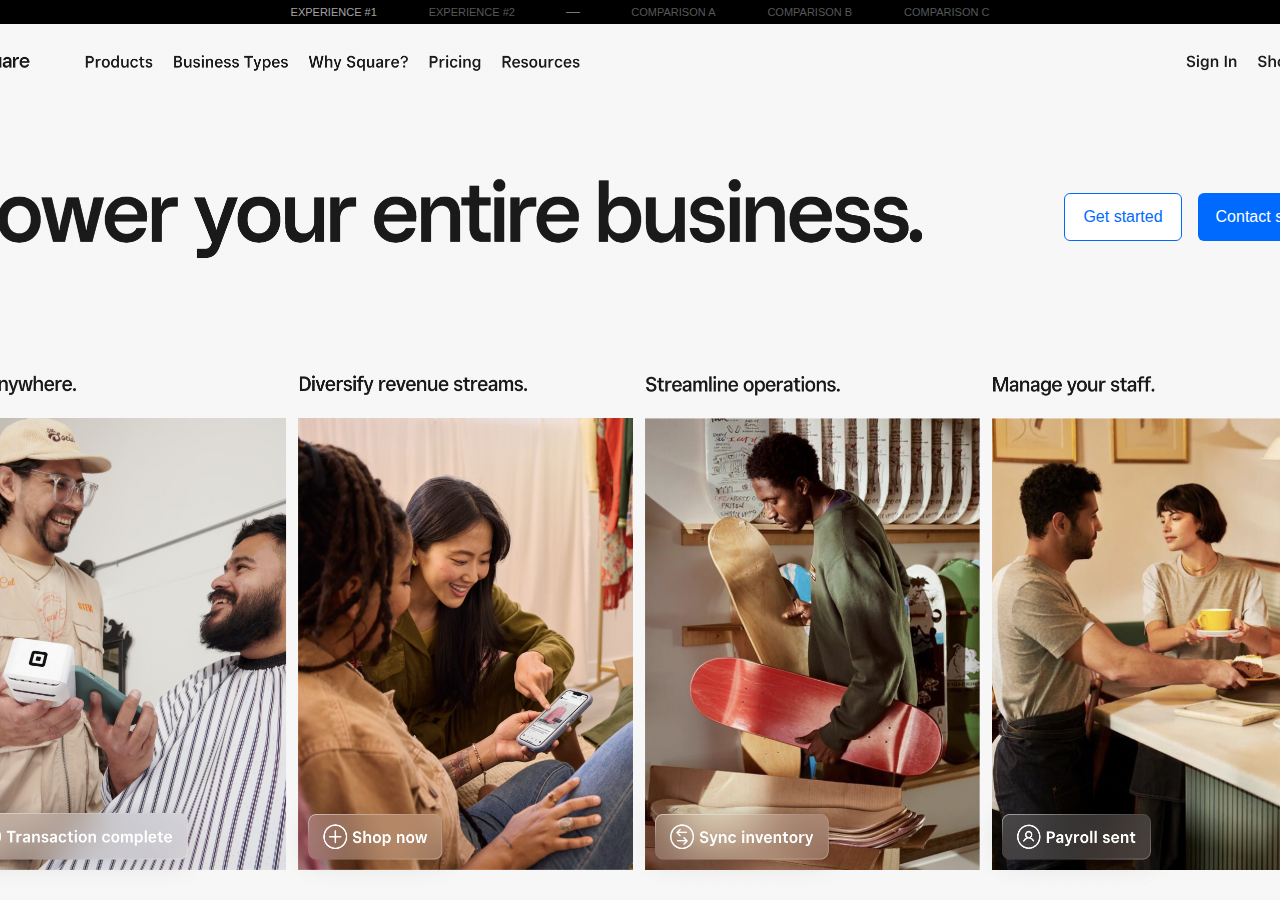
==== commit 1726d086: "added examples, screenshot links, fixed prompt" ====
--- a/eon/index.html
+++ b/eon/index.html
@@ -32,7 +32,10 @@
     <div id="internal-nav">
         <a href="#" class="exp-1 exp">Experience #1</a>
         <a href="#" class="exp-2 exp">Experience #2</a>
-        <a href="#" class="exp-3 exp">Experience #3</a>
+        &nbsp;&nbsp;&nbsp;&nbsp;&nbsp;&nbsp;<span style="color: #777;">&mdash;</span>&nbsp;&nbsp;&nbsp;&nbsp;&nbsp;&nbsp;
+        <a href="#" class="exp-3 exp">Comparison A</a>
+        <a href="#" class="exp-4 exp">Comparison B</a>
+        <a href="#" class="exp-5 exp">Comparison C</a>
     </div>
 
     <div id="exp-1" class="exp-container">
@@ -175,7 +178,7 @@
                     <h4>Payment software</h4>
                     <h2>Here is the recommended payment software for your business</h2>
                     <h3>We'll match you to the perfect payment product for your business.</h3>
-                    <img class="product-list" src="images/products.jpg" />
+                    <img class="product-list" src="images/products-spos.jpg" />
                 </div>
             </div>
         </div>
@@ -203,10 +206,10 @@
                     <h2>Tell us about your business</h2>
                     <h3>Every business is unique. We want to hear about yours.</h3>
                     <div class="madlibs-about-fields">
-                        <input type="text" class="madlib-name" data-match="madlib-name" />
-                        <input type="text" class="madlib-type" data-match="madlib-type" />
-                        <input type="text" class="madlib-location" data-match="madlib-location" />
-                        <input type="text" class="madlib-love" data-match="madlib-love" />
+                        <input placeholder="Lala's Salon and Boutique" type="text" class="madlib-name" data-match="madlib-name" />
+                        <input placeholder="upscale women's fashion accessories store" type="text" class="madlib-type" data-match="madlib-type" />
+                        <input placeholder="Houston, TX" type="text" class="madlib-location" data-match="madlib-location" />
+                        <input placeholder="we stayed downtown" type="text" class="madlib-love" data-match="madlib-love" />
                     </div>
                     <p class="ai-explain">
                         We want to suggest the right Square products for you, so please provide as much detail as you can.<br />You can use <strong>full sentences</strong> and <strong>natural language</strong> to describe your business.
@@ -295,10 +298,10 @@
                     <h2>How can Square help you?</h2>
                     <h3>We can help your business thrive. Describe what services and features you are interested in.</h3>
                     <div class="madlibs-how-fields">
-                        <input type="text" class="madlib-help" data-match="madlib-help" />
-                        <input type="text" class="madlib-payments" data-match="madlib-payments" />
-                        <input type="text" class="madlib-also" data-match="madlib-also" />
-                        <input type="text" class="madlib-else" data-match="madlib-else" />
+                        <input placeholder="a way to manage my inventory and online sales" type="text" class="madlib-help" data-match="madlib-help" />
+                        <input placeholder="a POS designed for my restaurant" type="text" class="madlib-payments" data-match="madlib-payments" />
+                        <input placeholder="text message marketing" type="text" class="madlib-also" data-match="madlib-also" />
+                        <input placeholder="I would love to offer gift cards" type="text" class="madlib-else" data-match="madlib-else" />
                     </div>
                     <p class="ai-explain">
                         We want to suggest the right Square products for you, so please provide as much detail as you can.<br />You can use <strong>full sentences</strong> and <strong>natural language</strong> to describe how Square can help you.
@@ -319,38 +322,21 @@
                     <h4>Payment software</h4>
                     <h2>Here is the recommended payment software for your business</h2>
                     <h3>We'll match you to the perfect payment product for your business.</h3>
-                    <img class="product-list" src="images/products.jpg" />
-                </div>
-            </div>
-        </div>
-    </div>
-
-    <div id="exp-3" class="exp-container">
-        <div id="exp-3-page-1" class="exp-page exp-public-web">
-            <!-- public web -->
-            exp 3 public web
-        </div>
-        <div id="exp-3-page-2" class="exp-page">
-            <!-- CURRENT tell us about your business -->
-            <br /><br />exp 3 current tell us
-        </div>
-        <div id="exp-2-page-3" class="exp-page">
-            <!-- CURRENT how can square help you row selection -->
-            <br /><br />exp 3 how can square help
-        </div>
-        <div id="exp-2-page-4" class="exp-page">
-            <!-- CURRENT how would you like to take payments -->
-            <br /><br />exp 3 how would you like to take payments
-        </div>
-        <div id="exp-2-page-5" class="exp-page">
-            <!-- CURRENT All vs Recommended cards MPO experience -->
-            <br /><br />exp 3 MPO product select
-        </div>
-        <div id="exp-2-page-6" class="exp-page">
-            <!-- you're all set to use Square, goodbye -->
-            <br /><br />exp 3 final payoff
-        </div>
-    </div>
+                    <img class="product-list" src="images/products-spos.jpg" />
+                </div>
+            </div>
+        </div>
+    </div>
+
+    <div id="exp-3" class="exp-container" style="background: #e9e9e9 url(images/comparison-2.jpg) center center no-repeat; background-size: contain; height: calc(100vh);">
+    </div>
+
+    <div id="exp-4" class="exp-container" style="background: #e9e9e9 url(images/comparison-1.jpg) center center no-repeat; background-size: contain; height: calc(100vh);">
+    </div>
+
+    <div id="exp-5" class="exp-container" style="background: #e9e9e9 url(images/comparison-3.jpg) center center no-repeat; background-size: contain; height: calc(100vh);">
+    </div>
+
 
 </body>
 </html>
--- a/eon/css/ai.css
+++ b/eon/css/ai.css
@@ -61,17 +61,17 @@
 	display: block;
 	margin: 48px 0 0 0;
 	padding: 0;
-	height: 536px;
-	background: #fff url(../images/free-form-examples-2.jpg) top center no-repeat;
-	background-size: 1212px 536px; }
+	height: 497px;
+	background: #fff url(../images/free-form-examples-ex.jpg) top center no-repeat;
+	background-size: 1154px 497px; }
 
 .full-width-examples-square {
 	display: block;
-	margin: 24px 0 0 0;
+	margin: 42px 0 0 0;
 	padding: 0;
-	height: 562px;
-	background: #fff url(../images/free-form-square.jpg) top center no-repeat;
-	background-size: 1254px 562px; }
+	height: 497px;
+	background: #fff url(../images/free-form-square-ex.jpg) top center no-repeat;
+	background-size: 1154px 497px; }
 
 .centered-content-container {
 	position: relative;
@@ -153,8 +153,11 @@
 				padding: 3px;
 				font-weight: 400;
 				font-family: inherit;
-				font-size: 16px;
+				font-size: 18px;
 				line-height: 24px; }
+
+				.madlibs-about-fields input::placeholder {
+					color: rgba(0,0,0,.25); }
 
 				.madlibs-about-fields input.madlib-name {
 					width: 353px;
@@ -201,8 +204,11 @@
 					padding: 3px;
 					font-weight: 400;
 					font-family: inherit;
-					font-size: 16px;
+					font-size: 18px;
 					line-height: 24px; }
+
+				.madlibs-how-fields input::placeholder {
+					color: rgba(0,0,0,.25); }
 
 
 				.madlibs-how-fields input.madlib-help {
